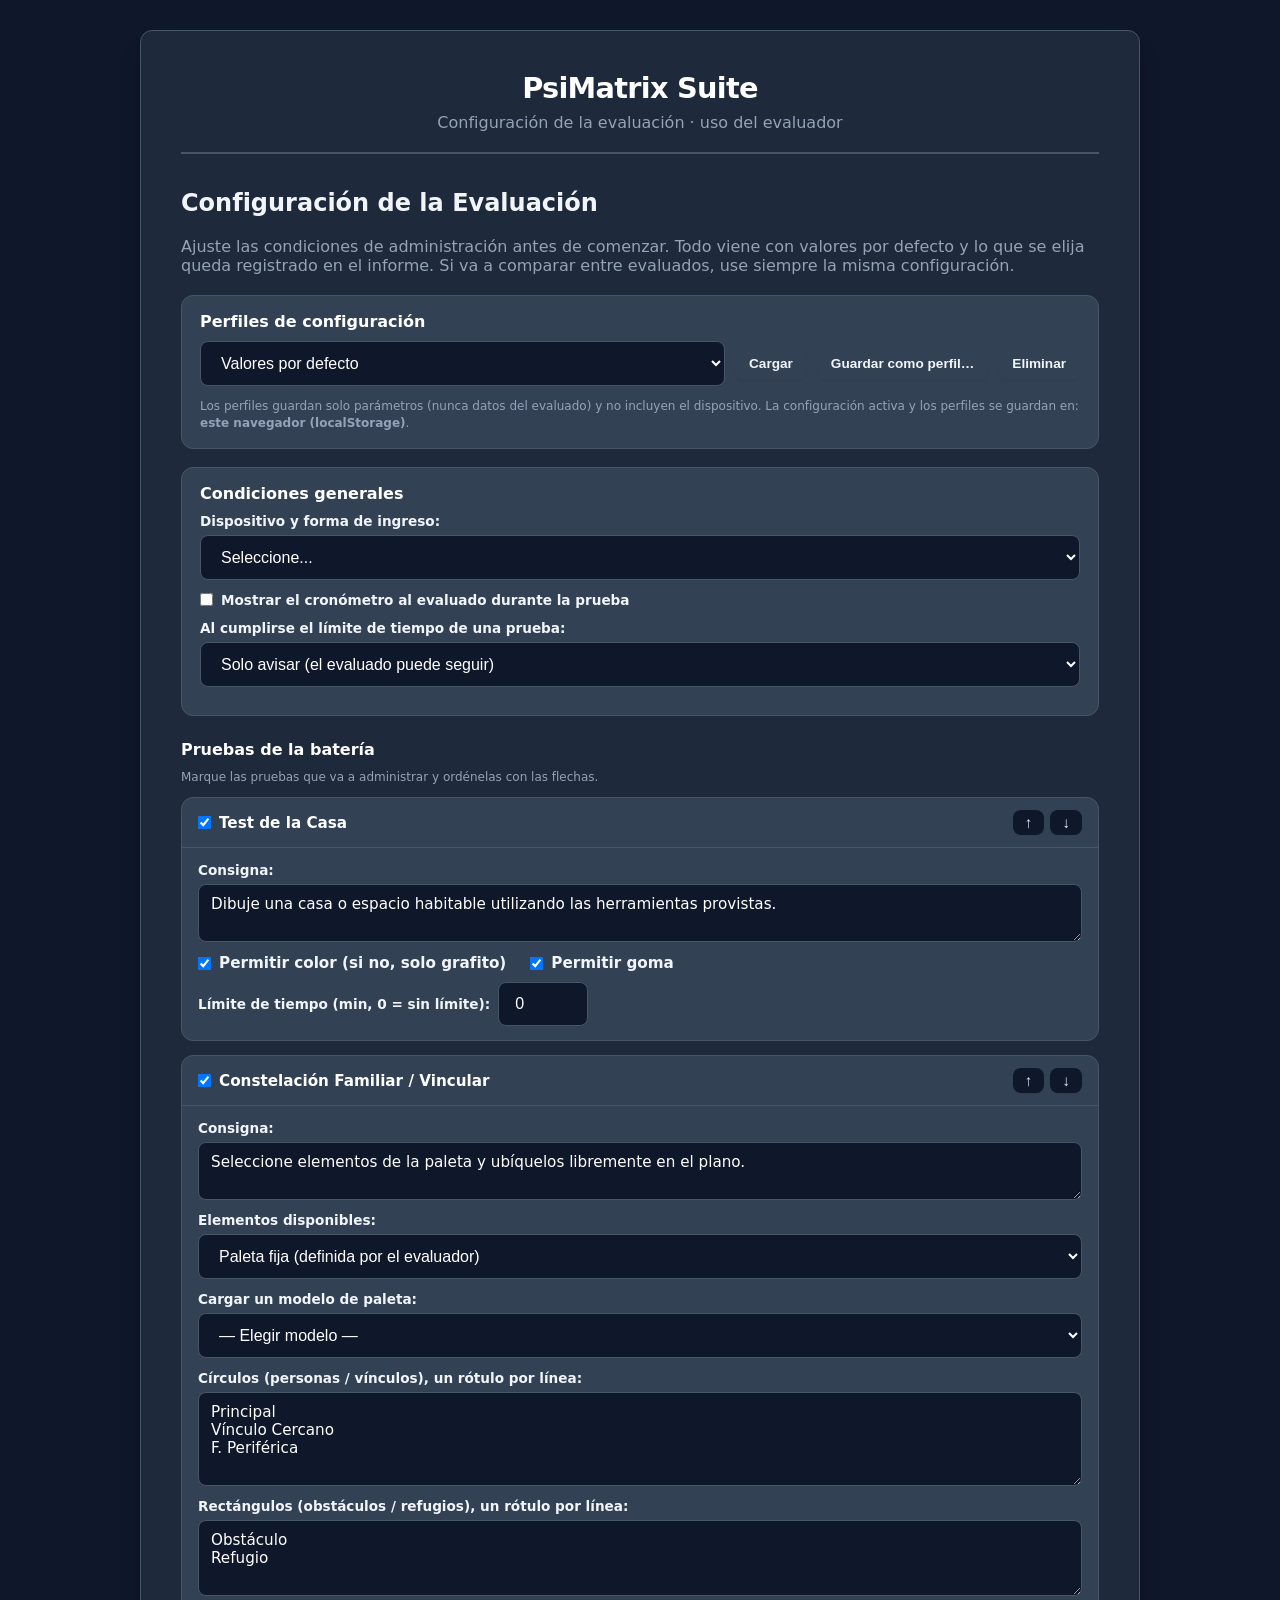
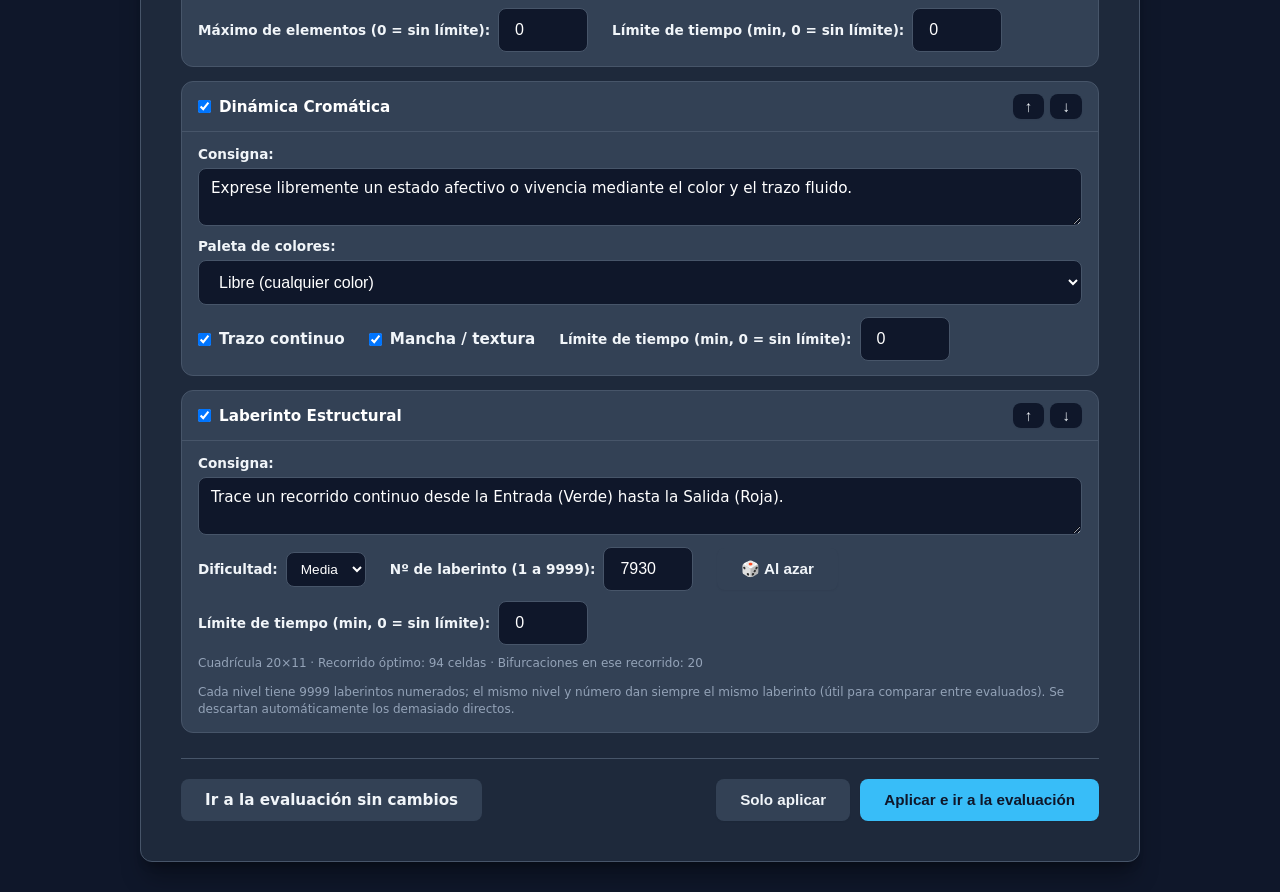
==== configuracion.html @ ec244f8b "12345" ====
<!DOCTYPE html>
<html lang="es">
<head>
    <meta charset="UTF-8">
    <meta name="viewport" content="width=device-width, initial-scale=1.0">
    <title>PsiMatrix - Configuración de la evaluación</title>
    <link rel="stylesheet" href="css/styles.css">
</head>
<body>

<div class="container">
    <header>
        <h1>PsiMatrix Suite</h1>
        <p class="subtitle">Configuración de la evaluación · uso del evaluador</p>
    </header>

    <!-- Configuración de la evaluación (uso del evaluador) -->
    <div id="screen-config" class="screen active">
        <h2>Configuración de la Evaluación</h2>
        <p class="subtitle" style="margin-bottom: 20px;">Ajuste las condiciones de administración antes de comenzar. Todo viene con valores por defecto y lo que se elija queda registrado en el informe. Si va a comparar entre evaluados, use siempre la misma configuración.</p>
        <div id="cfg-status" class="cfg-status" style="display: none;"></div>

        <div class="cfg-block">
            <h3>Perfiles de configuración</h3>
            <div class="cfg-row">
                <select id="cfg-profile" aria-label="Perfil"></select>
                <button class="secondary" type="button" onclick="loadProfile()">Cargar</button>
                <button class="secondary" type="button" onclick="saveProfile()">Guardar como perfil…</button>
                <button class="secondary" type="button" onclick="deleteProfile()">Eliminar</button>
            </div>
            <p class="hint">Los perfiles guardan solo parámetros (nunca datos del evaluado) y no incluyen el dispositivo. La configuración activa y los perfiles se guardan en: <strong id="cfg-storage-info"></strong>.</p>
        </div>

        <div class="cfg-block">
            <h3>Condiciones generales</h3>
            <div class="cfg-field">
                <label for="cfg-device">Dispositivo y forma de ingreso:</label>
                <select id="cfg-device">
                    <option value="">Seleccione...</option>
                    <option>Computadora con mouse</option>
                    <option>Computadora con pantalla táctil (dedo)</option>
                    <option>Tablet con dedo</option>
                    <option>Tablet con lápiz</option>
                    <option>Celular con dedo</option>
                    <option>Otro</option>
                </select>
            </div>
            <div class="cfg-field">
                <label class="cfg-check"><input type="checkbox" id="cfg-timer-visible"> Mostrar el cronómetro al evaluado durante la prueba</label>
            </div>
            <div class="cfg-field">
                <label for="cfg-limit-action">Al cumplirse el límite de tiempo de una prueba:</label>
                <select id="cfg-limit-action">
                    <option value="avisar">Solo avisar (el evaluado puede seguir)</option>
                    <option value="cerrar">Guardar y cerrar la prueba</option>
                </select>
            </div>
        </div>

        <h3 class="cfg-section-title">Pruebas de la batería</h3>
        <p class="hint" style="margin: 0 0 12px 0;">Marque las pruebas que va a administrar y ordénelas con las flechas.</p>
        <div id="cfg-tests">

            <div class="cfg-card" id="cfg-card-house" data-test="house">
                <div class="cfg-card-head">
                    <label class="cfg-check"><input type="checkbox" id="cfg-house-enabled" onchange="updateCfgVisibility()"> <strong>Test de la Casa</strong></label>
                    <span class="cfg-move">
                        <button type="button" aria-label="Subir" onclick="moveCfgCard('house', -1)">↑</button>
                        <button type="button" aria-label="Bajar" onclick="moveCfgCard('house', 1)">↓</button>
                    </span>
                </div>
                <div class="cfg-body">
                    <div class="cfg-field">
                        <label for="cfg-house-consigna">Consigna:</label>
                        <textarea id="cfg-house-consigna" rows="2"></textarea>
                    </div>
                    <div class="cfg-grid">
                        <label class="cfg-check"><input type="checkbox" id="cfg-house-color"> Permitir color (si no, solo grafito)</label>
                        <label class="cfg-check"><input type="checkbox" id="cfg-house-eraser"> Permitir goma</label>
                        <label class="cfg-inline">Límite de tiempo (min, 0 = sin límite): <input type="number" class="cfg-num" id="cfg-house-limit" min="0" max="240"></label>
                    </div>
                </div>
            </div>

            <div class="cfg-card" id="cfg-card-constellation" data-test="constellation">
                <div class="cfg-card-head">
                    <label class="cfg-check"><input type="checkbox" id="cfg-constellation-enabled" onchange="updateCfgVisibility()"> <strong>Constelación Familiar / Vincular</strong></label>
                    <span class="cfg-move">
                        <button type="button" aria-label="Subir" onclick="moveCfgCard('constellation', -1)">↑</button>
                        <button type="button" aria-label="Bajar" onclick="moveCfgCard('constellation', 1)">↓</button>
                    </span>
                </div>
                <div class="cfg-body">
                    <div class="cfg-field">
                        <label for="cfg-constellation-consigna">Consigna:</label>
                        <textarea id="cfg-constellation-consigna" rows="2"></textarea>
                    </div>
                    <div class="cfg-field">
                        <label for="cfg-const-mode">Elementos disponibles:</label>
                        <select id="cfg-const-mode" onchange="updateCfgVisibility()">
                            <option value="fija">Paleta fija (definida por el evaluador)</option>
                            <option value="libre">Rótulos que escribe el evaluado</option>
                        </select>
                    </div>
                    <div id="cfg-const-fixed">
                        <div class="cfg-field">
                            <label for="cfg-const-preset">Cargar un modelo de paleta:</label>
                            <select id="cfg-const-preset" onchange="applyConstPreset()">
                                <option value="">— Elegir modelo —</option>
                                <option value="generica">Genérica</option>
                                <option value="familiar">Familiar</option>
                                <option value="laboral">Laboral</option>
                            </select>
                        </div>
                        <div class="cfg-field">
                            <label for="cfg-const-circles">Círculos (personas / vínculos), un rótulo por línea:</label>
                            <textarea id="cfg-const-circles" rows="4"></textarea>
                        </div>
                        <div class="cfg-field">
                            <label for="cfg-const-rects">Rectángulos (obstáculos / refugios), un rótulo por línea:</label>
                            <textarea id="cfg-const-rects" rows="3"></textarea>
                        </div>
                    </div>
                    <div class="cfg-grid">
                        <label class="cfg-inline">Máximo de elementos (0 = sin límite): <input type="number" class="cfg-num" id="cfg-const-max" min="0" max="50"></label>
                        <label class="cfg-inline">Límite de tiempo (min, 0 = sin límite): <input type="number" class="cfg-num" id="cfg-constellation-limit" min="0" max="240"></label>
                    </div>
                </div>
            </div>

            <div class="cfg-card" id="cfg-card-color" data-test="color">
                <div class="cfg-card-head">
                    <label class="cfg-check"><input type="checkbox" id="cfg-color-enabled" onchange="updateCfgVisibility()"> <strong>Dinámica Cromática</strong></label>
                    <span class="cfg-move">
                        <button type="button" aria-label="Subir" onclick="moveCfgCard('color', -1)">↑</button>
                        <button type="button" aria-label="Bajar" onclick="moveCfgCard('color', 1)">↓</button>
                    </span>
                </div>
                <div class="cfg-body">
                    <div class="cfg-field">
                        <label for="cfg-color-consigna">Consigna:</label>
                        <textarea id="cfg-color-consigna" rows="2"></textarea>
                    </div>
                    <div class="cfg-field">
                        <label for="cfg-color-mode">Paleta de colores:</label>
                        <select id="cfg-color-mode" onchange="updateCfgVisibility()">
                            <option value="libre">Libre (cualquier color)</option>
                            <option value="fija">Restringida a los colores marcados</option>
                        </select>
                    </div>
                    <div id="cfg-color-swatches-wrap" class="cfg-field">
                        <label>Colores disponibles:</label>
                        <div id="cfg-color-swatches" class="cfg-swatches"></div>
                    </div>
                    <div class="cfg-grid">
                        <label class="cfg-check"><input type="checkbox" id="cfg-color-fluid"> Trazo continuo</label>
                        <label class="cfg-check"><input type="checkbox" id="cfg-color-splash"> Mancha / textura</label>
                        <label class="cfg-inline">Límite de tiempo (min, 0 = sin límite): <input type="number" class="cfg-num" id="cfg-color-limit" min="0" max="240"></label>
                    </div>
                </div>
            </div>

            <div class="cfg-card" id="cfg-card-maze" data-test="maze">
                <div class="cfg-card-head">
                    <label class="cfg-check"><input type="checkbox" id="cfg-maze-enabled" onchange="updateCfgVisibility()"> <strong>Laberinto Estructural</strong></label>
                    <span class="cfg-move">
                        <button type="button" aria-label="Subir" onclick="moveCfgCard('maze', -1)">↑</button>
                        <button type="button" aria-label="Bajar" onclick="moveCfgCard('maze', 1)">↓</button>
                    </span>
                </div>
                <div class="cfg-body">
                    <div class="cfg-field">
                        <label for="cfg-maze-consigna">Consigna:</label>
                        <textarea id="cfg-maze-consigna" rows="2"></textarea>
                    </div>
                    <div class="cfg-grid">
                        <label class="cfg-inline">Dificultad:
                            <select id="cfg-maze-level" onchange="updateMazePreview()">
                                <option value="facil">Fácil</option>
                                <option value="media">Media</option>
                                <option value="dificil">Difícil</option>
                            </select>
                        </label>
                        <label class="cfg-inline">Nº de laberinto (1 a 9999): <input type="number" class="cfg-num" id="cfg-maze-seed" min="1" max="9999" placeholder="al azar" oninput="updateMazePreview()"></label>
                        <button class="secondary" type="button" onclick="cfgRandomMazeSeed()">🎲 Al azar</button>
                        <label class="cfg-inline">Límite de tiempo (min, 0 = sin límite): <input type="number" class="cfg-num" id="cfg-maze-limit" min="0" max="240"></label>
                    </div>
                    <p class="hint" id="cfg-maze-preview" style="margin-top: 10px;"></p>
                    <p class="hint">Cada nivel tiene 9999 laberintos numerados; el mismo nivel y número dan siempre el mismo laberinto (útil para comparar entre evaluados). Se descartan automáticamente los demasiado directos.</p>
                </div>
            </div>

        </div>

        <div class="actions-bar">
            <a class="btn-link secondary" href="index.html">Ir a la evaluación sin cambios</a>
            <div class="actions-group">
                <button class="secondary" onclick="applyConfigAndGo(false)">Solo aplicar</button>
                <button onclick="applyConfigAndGo(true)">Aplicar e ir a la evaluación</button>
            </div>
        </div>
    </div>

</div>

<script src="js/common.js"></script>
<script src="js/storage.js"></script>
<script src="js/config.js"></script>

</body>
</html>
---- css/styles.css ----
:root {
    --bg-body: #0f172a;
    --bg-container: #1e293b;
    --surface: #334155;
    --brand-primary: #38bdf8;
    --brand-primary-hover: #0ea5e9;
    --brand-accent: #14b8a6;
    --text-main: #f1f5f9;
    --text-muted: #94a3b8;
    --border-color: #475569;
    --radius: 12px;
    --shadow: 0 20px 25px -5px rgba(0, 0, 0, 0.3), 0 8px 10px -6px rgba(0, 0, 0, 0.3);
}

* { box-sizing: border-box; }

body {
    font-family: system-ui, -apple-system, BlinkMacSystemFont, "Segoe UI", Roboto, sans-serif;
    background-color: var(--bg-body);
    color: var(--text-main);
    margin: 0;
    padding: 30px 20px;
}

.container {
    max-width: 1000px;
    margin: 0 auto;
    background: var(--bg-container);
    padding: 40px;
    border-radius: var(--radius);
    box-shadow: var(--shadow);
    border: 1px solid var(--border-color);
}

header {
    text-align: center;
    margin-bottom: 35px;
    border-bottom: 2px solid var(--border-color);
    padding-bottom: 20px;
}

h1 {
    color: #ffffff;
    font-size: 1.8rem;
    margin: 0 0 8px 0;
    font-weight: 700;
    letter-spacing: -0.025em;
}

p.subtitle {
    color: var(--text-muted);
    font-size: 1rem;
    margin: 0;
}

.screen { display: none; }
.screen.active { display: block; animation: fadeIn 0.3s ease-in-out; }

@keyframes fadeIn {
    from { opacity: 0; transform: translateY(4px); }
    to { opacity: 1; transform: translateY(0); }
}

/* Formularios */
.form-group { margin-bottom: 20px; }
label {
    display: block;
    font-weight: 600;
    margin-bottom: 8px;
    color: var(--text-main);
    font-size: 0.95rem;
}
input[type="text"], input[type="number"], select {
    padding: 12px 16px;
    border: 1px solid var(--border-color);
    border-radius: 8px;
    font-size: 1rem;
    background-color: #0f172a;
    color: #ffffff;
    transition: all 0.2s;
}
.form-group input, .form-group select { width: 100%; }
input:focus-visible, button:focus-visible, [role="button"]:focus-visible, textarea:focus-visible {
    outline: none;
    border-color: var(--brand-primary);
    box-shadow: 0 0 0 3px rgba(56, 189, 248, 0.35);
}

/* Botones */
button {
    background-color: var(--brand-primary);
    color: #0f172a;
    border: none;
    padding: 12px 24px;
    font-size: 0.95rem;
    font-weight: 700;
    border-radius: 8px;
    cursor: pointer;
    transition: all 0.2s;
    box-shadow: 0 1px 2px 0 rgba(0, 0, 0, 0.05);
}
button:hover { background-color: var(--brand-primary-hover); transform: translateY(-1px); }
button.secondary { background-color: var(--surface); color: var(--text-main); }
button.secondary:hover { background-color: #475569; }

/* Menú de pruebas */
.test-grid {
    display: grid;
    grid-template-columns: repeat(auto-fit, minmax(220px, 1fr));
    gap: 20px;
    margin: 25px 0;
}
.test-card {
    border: 1px solid var(--border-color);
    padding: 24px;
    border-radius: var(--radius);
    text-align: left;
    cursor: pointer;
    transition: all 0.2s;
    background: var(--surface);
    position: relative;
    overflow: hidden;
}
.test-card:hover {
    border-color: var(--brand-primary);
    box-shadow: 0 10px 15px -3px rgba(0, 0, 0, 0.4);
    transform: translateY(-2px);
}
.test-card h3 { margin: 0 0 8px 0; color: #ffffff; font-size: 1.1rem; }
.test-card p { margin: 0; color: var(--text-muted); font-size: 0.85rem; line-height: 1.4; }
.test-card.completed::after {
    content: '✓ Completado';
    position: absolute;
    top: 12px;
    right: 12px;
    background: rgba(20, 184, 166, 0.2);
    color: #2dd4bf;
    font-size: 0.75rem;
    padding: 2px 8px;
    border-radius: 20px;
    font-weight: 600;
}

/* Lienzos */
.canvas-container {
    border: 2px solid var(--border-color);
    background: #ffffff;
    border-radius: var(--radius);
    position: relative;
    display: block;
    width: 100%;
    overflow: hidden;
    box-shadow: 0 10px 15px -3px rgba(0, 0, 0, 0.5);
}
canvas { display: block; width: 100%; height: auto; cursor: crosshair; touch-action: none; }

.toolbar {
    display: flex;
    gap: 12px;
    margin-bottom: 20px;
    align-items: center;
    flex-wrap: wrap;
    background: var(--surface);
    padding: 12px 16px;
    border-radius: 8px;
    border: 1px solid var(--border-color);
}
.toolbar label { margin: 0; font-size: 0.85rem; color: var(--text-main); display: flex; align-items: center; gap: 8px; }
.toolbar button { padding: 8px 16px; font-size: 0.85rem; background: var(--bg-body); color: var(--text-main); }
.toolbar button:hover { background: var(--border-color); }
.toolbar button.active { background: var(--brand-primary); color: #0f172a; }
.toolbar button.accent { background: var(--brand-accent); color: #0f172a; }
.toolbar button.accent:hover { background: #2dd4bf; }
.toolbar input[type="color"] { width: 38px; height: 34px; padding: 0; border: none; background: none; cursor: pointer; }
.toolbar select { padding: 6px 10px; font-size: 0.85rem; }
.toolbar input[type="range"] { width: 120px; padding: 0; }
.toolbar input[type="number"] { width: 110px; padding: 6px 10px; font-size: 0.85rem; }

/* Laberinto a pantalla completa */
#maze-fs-bar { display: none; }
#maze-stage.fs {
    position: fixed;
    inset: 0;
    z-index: 1000;
    background: var(--bg-body);
    display: flex;
    flex-direction: column;
    align-items: center;
}
#maze-stage.fs #maze-fs-bar {
    display: flex;
    justify-content: flex-end;
    gap: 10px;
    width: 100%;
    padding: 6px 10px;
    flex-shrink: 0;
}
#maze-stage.fs #maze-fs-bar button { padding: 8px 16px; font-size: 0.85rem; }
#maze-stage.fs .canvas-container {
    width: auto;
    border: none;
    border-radius: 0;
    box-shadow: none;
    margin: auto 0;
}

/* Constelación */
.constellation-layout { display: flex; gap: 20px; align-items: flex-start; }
.constellation-layout .canvas-container { flex: 1; min-width: 0; }
.constellation-palette {
    width: 220px;
    flex-shrink: 0;
    border: 1px solid var(--border-color);
    padding: 16px;
    border-radius: var(--radius);
    background: var(--surface);
}
.palette-title { font-size: 0.8rem; font-weight: 700; text-transform: uppercase; color: var(--text-muted); margin: 0 0 10px 0; }
.palette-item {
    background: var(--brand-accent);
    color: #0f172a;
    padding: 10px 12px;
    margin-bottom: 10px;
    border-radius: 6px;
    text-align: center;
    cursor: pointer;
    font-size: 0.85rem;
    font-weight: 700;
    transition: background 0.2s;
}
.palette-item:hover { background: #2dd4bf; }
.palette-actions { display: flex; flex-direction: column; gap: 8px; margin-top: 14px; }
.palette-actions button { width: 100%; font-size: 0.8rem; padding: 9px 12px; }
.hint { font-size: 0.75rem; color: var(--text-muted); margin: 12px 0 0 0; line-height: 1.4; }

#constellation-workspace {
    width: 100%;
    aspect-ratio: 1080 / 630;
    position: relative;
    background: #ffffff;
    overflow: hidden;
    touch-action: none;
}
.placed-item {
    position: absolute;
    cursor: move;
    user-select: none;
    -webkit-user-select: none;
    touch-action: none;
    font-size: 0.8rem;
    font-weight: bold;
    box-shadow: 0 4px 6px -1px rgba(0,0,0,0.3);
    z-index: 10;
}
.placed-item.rect {
    padding: 8px 14px;
    background: var(--brand-accent);
    color: #0f172a;
    border-radius: 6px;
    white-space: nowrap;
}
.placed-item.circle {
    width: 68px;
    height: 68px;
    border-radius: 50%;
    background: #0f172a;
    color: #ffffff;
    display: flex;
    align-items: center;
    justify-content: center;
    text-align: center;
    padding: 4px;
    font-size: 0.7rem;
    line-height: 1.1;
    overflow: hidden;
    word-break: break-word;
}
.placed-item.selected { outline: 3px solid var(--brand-primary); outline-offset: 2px; }

/* Informe */
.report-preview {
    border: 1px solid var(--border-color);
    padding: 30px;
    border-radius: var(--radius);
    background: #ffffff;
    color: #334155;
    margin-bottom: 25px;
}
.report-header { border-bottom: 2px solid #e2e8f0; padding-bottom: 15px; margin-bottom: 20px; }
.report-header h3 { margin: 0 0 5px 0; color: #0f172a; }
.report-section { margin-bottom: 30px; }
.report-section h4 { color: #0f172a; margin: 0 0 5px 0; }
.report-meta { margin: 0 0 10px 0; font-size: 0.85rem; color: #64748b; }
.img-result {
    max-width: 100%;
    border: 1px solid #cbd5e1;
    border-radius: 8px;
    margin-top: 10px;
    background: #fff;
    box-shadow: 0 4px 6px -1px rgba(0,0,0,0.1);
}
.obs-label { display: block; margin: 14px 0 6px 0; font-size: 0.85rem; color: #0f172a; }
.obs {
    width: 100%;
    min-height: 72px;
    padding: 10px;
    border: 1px solid #cbd5e1;
    border-radius: 8px;
    background: #f8fafc;
    color: #0f172a;
    font-family: inherit;
    font-size: 0.9rem;
    resize: vertical;
}
.obs-print { display: none; white-space: pre-wrap; font-size: 0.9rem; color: #0f172a; }
.actions-bar {
    display: flex;
    justify-content: space-between;
    gap: 10px;
    flex-wrap: wrap;
    margin-top: 25px;
    padding-top: 20px;
    border-top: 1px solid var(--border-color);
}
.actions-group { display: flex; gap: 10px; flex-wrap: wrap; }

@media (max-width: 720px) {
    body { padding: 12px 8px; }
    .container { padding: 20px 14px; }
    .constellation-layout { flex-direction: column; }
    .constellation-palette { width: 100%; }
    .report-preview { padding: 16px; }
}

@media print {
    body { background: #fff; padding: 0; }
    .container { background: #fff; border: none; box-shadow: none; padding: 0; max-width: none; }
    header, .actions-bar, .screen > h2, .screen > p.subtitle { display: none !important; }
    .report-preview { border: none; padding: 0; }
    .obs { display: none; }
    .obs-print { display: block; }
    .report-section { break-inside: avoid; }
}

/* ---------- Configuración de la evaluación ---------- */
.cfg-block {
    border: 1px solid var(--border-color);
    background: var(--surface);
    border-radius: var(--radius);
    padding: 16px 18px;
    margin-bottom: 18px;
}
.cfg-block h3, .cfg-section-title { margin: 0 0 10px 0; font-size: 1rem; color: #ffffff; }
.cfg-section-title { margin-top: 24px; }
.cfg-row { display: flex; gap: 10px; flex-wrap: wrap; align-items: center; }
.cfg-row select { flex: 1; min-width: 180px; }
.cfg-row button { padding: 9px 14px; font-size: 0.85rem; }

.cfg-card {
    border: 1px solid var(--border-color);
    background: var(--surface);
    border-radius: var(--radius);
    margin-bottom: 14px;
}
.cfg-card-head {
    display: flex;
    justify-content: space-between;
    align-items: center;
    gap: 10px;
    padding: 12px 16px;
    border-bottom: 1px solid var(--border-color);
}
.cfg-card-head strong { color: #ffffff; }
.cfg-move { display: flex; gap: 6px; }
.cfg-move button { padding: 4px 12px; font-size: 0.95rem; background: var(--bg-body); color: var(--text-main); }
.cfg-move button:hover { background: var(--border-color); }
.cfg-body { padding: 14px 16px; }
.cfg-card.off .cfg-body { opacity: 0.4; pointer-events: none; }

.cfg-field { display: flex; flex-direction: column; gap: 6px; margin-bottom: 12px; }
.cfg-field > label { margin: 0; font-size: 0.85rem; }
.cfg-field select, .cfg-field textarea { width: 100%; }
.cfg-field textarea, .cfg-block textarea {
    padding: 10px 12px;
    border: 1px solid var(--border-color);
    border-radius: 8px;
    background: #0f172a;
    color: #ffffff;
    font-family: inherit;
    font-size: 0.95rem;
    resize: vertical;
}
.cfg-grid { display: flex; flex-wrap: wrap; gap: 10px 24px; align-items: center; }
.cfg-check { display: flex !important; align-items: center; gap: 8px; margin: 0 !important; font-weight: 600; cursor: pointer; }
.cfg-check input { width: auto !important; margin: 0; }
.cfg-inline { display: flex !important; align-items: center; gap: 8px; margin: 0 !important; font-size: 0.85rem; flex-wrap: wrap; }
.cfg-inline select { padding: 8px 10px; font-size: 0.85rem; }
.cfg-num { width: 90px; padding: 8px 10px; font-size: 0.9rem; }
.cfg-swatches { display: flex; flex-wrap: wrap; gap: 8px 16px; }
.cfg-swatch { display: flex !important; align-items: center; gap: 6px; margin: 0 !important; font-weight: 500; font-size: 0.85rem; cursor: pointer; }
.cfg-swatch input { width: auto !important; margin: 0; }
.cfg-swatch .dot { width: 18px; height: 18px; border-radius: 50%; border: 2px solid rgba(255, 255, 255, 0.5); display: inline-block; }

/* Cronómetro y avisos dentro de cada prueba */
.subtitle.consigna { margin: 0 0 14px 0; }
.test-status { display: flex; gap: 16px; align-items: center; flex-wrap: wrap; margin: -6px 0 14px 0; }
.test-status:empty { display: none; }
.test-timer { font-weight: 700; color: var(--brand-primary); font-variant-numeric: tabular-nums; }
.limit-note { color: #fbbf24; font-weight: 600; }

/* Paleta de colores restringida (Dinámica Cromática) */
#paint-swatches { display: none; gap: 8px; align-items: center; flex-wrap: wrap; }
.toolbar button.swatch {
    width: 34px;
    height: 34px;
    padding: 0;
    border-radius: 50%;
    border: 2px solid rgba(255, 255, 255, 0.5);
}
.toolbar button.swatch.active { outline: 3px solid var(--brand-primary); outline-offset: 2px; }

/* ---------- Enlaces con aspecto de botón y avisos de la página de configuración ---------- */
.btn-link {
    display: inline-block;
    background-color: var(--brand-primary);
    color: #0f172a;
    padding: 12px 24px;
    font-size: 0.95rem;
    font-weight: 700;
    border-radius: 8px;
    text-decoration: none;
}
.btn-link:hover { background-color: var(--brand-primary-hover); }
.btn-link.secondary { background-color: var(--surface); color: var(--text-main); }
.btn-link.secondary:hover { background-color: #475569; }

.cfg-status { padding: 10px 14px; border-radius: 8px; margin-bottom: 16px; font-size: 0.9rem; font-weight: 600; }
.cfg-status.ok { background: rgba(20, 184, 166, 0.15); color: #2dd4bf; border: 1px solid #14b8a6; }
.cfg-status.error { background: rgba(244, 63, 94, 0.15); color: #fda4af; border: 1px solid #f43f5e; }
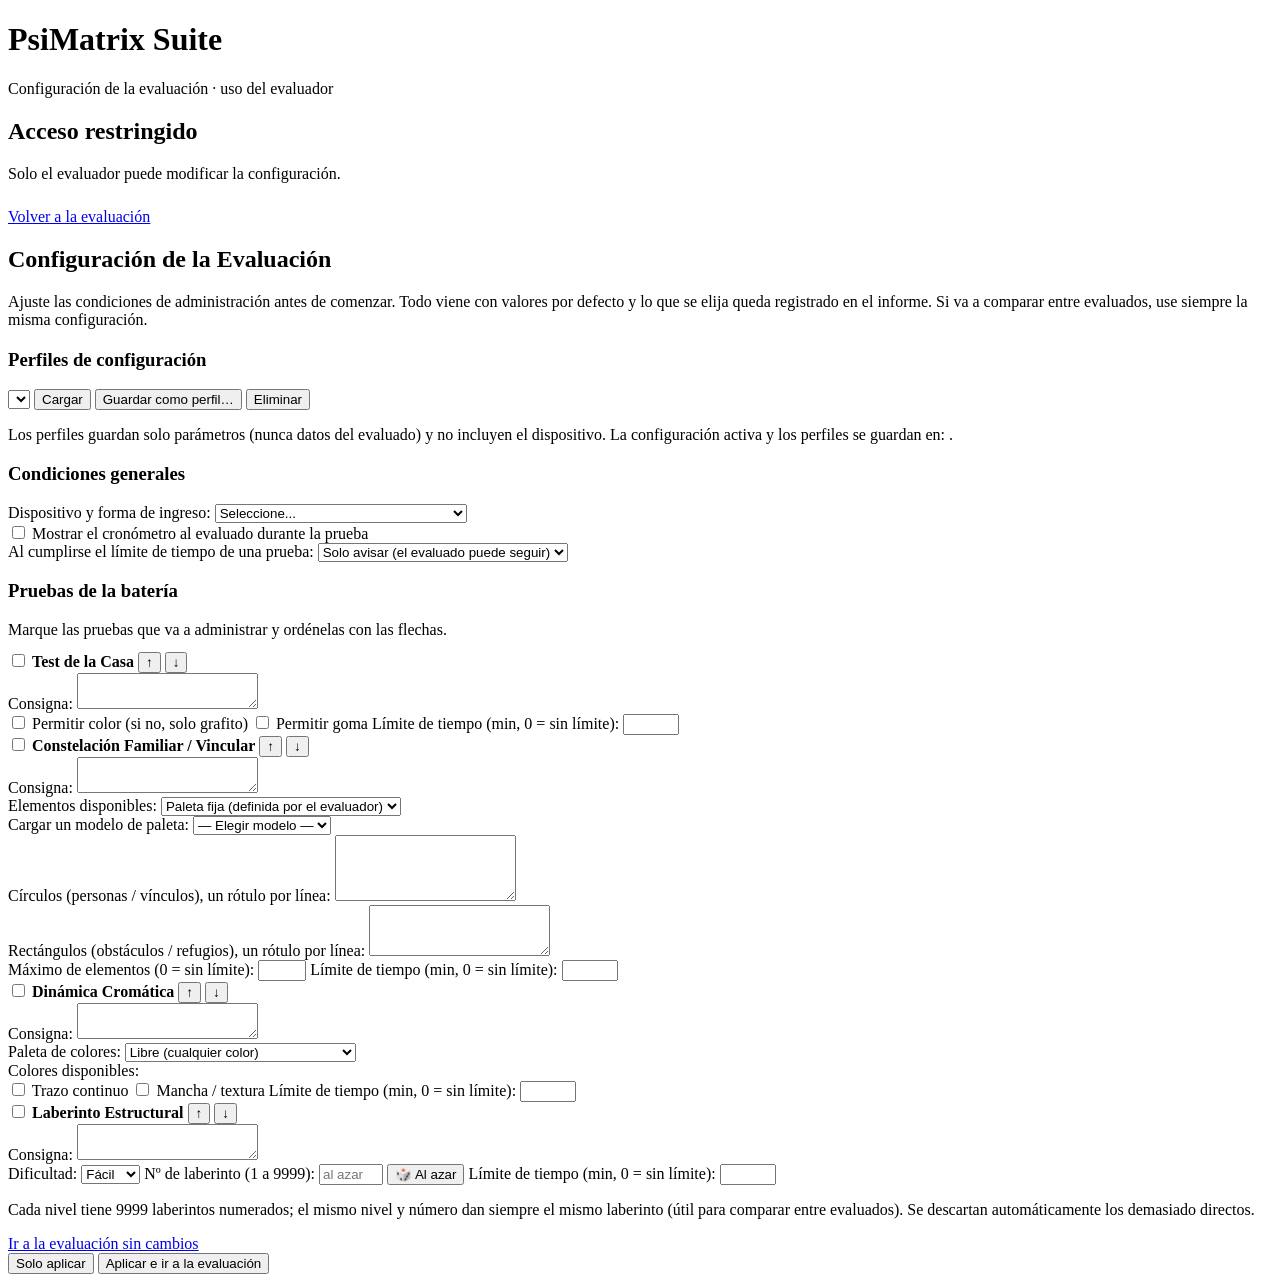
==== commit 4147cb7a: "Add files via upload" ====
--- a/configuracion.html
+++ b/configuracion.html
@@ -4,7 +4,7 @@
     <meta charset="UTF-8">
     <meta name="viewport" content="width=device-width, initial-scale=1.0">
     <title>PsiMatrix - Configuración de la evaluación</title>
-    <link rel="stylesheet" href="css/styles.css">
+    <link rel="stylesheet" href="css/estilos.css">
 </head>
 <body>
 
@@ -13,6 +13,13 @@
         <h1>PsiMatrix Suite</h1>
         <p class="subtitle">Configuración de la evaluación · uso del evaluador</p>
     </header>
+
+    <!-- Acceso denegado -->
+    <div id="cfg-denied" class="screen">
+        <h2>Acceso restringido</h2>
+        <p class="subtitle" style="margin-bottom: 25px;">Solo el evaluador puede modificar la configuración.</p>
+        <a class="btn-link" href="index.html">Volver a la evaluación</a>
+    </div>
 
     <!-- Configuración de la evaluación (uso del evaluador) -->
     <div id="screen-config" class="screen active">
@@ -203,9 +210,10 @@
 
 </div>
 
-<script src="js/common.js"></script>
-<script src="js/storage.js"></script>
-<script src="js/config.js"></script>
+<script src="js/comun.js"></script>
+<script src="js/almacenamiento.js"></script>
+<script src="js/acceso.js"></script>
+<script src="js/configuracion.js"></script>
 
 </body>
 </html>
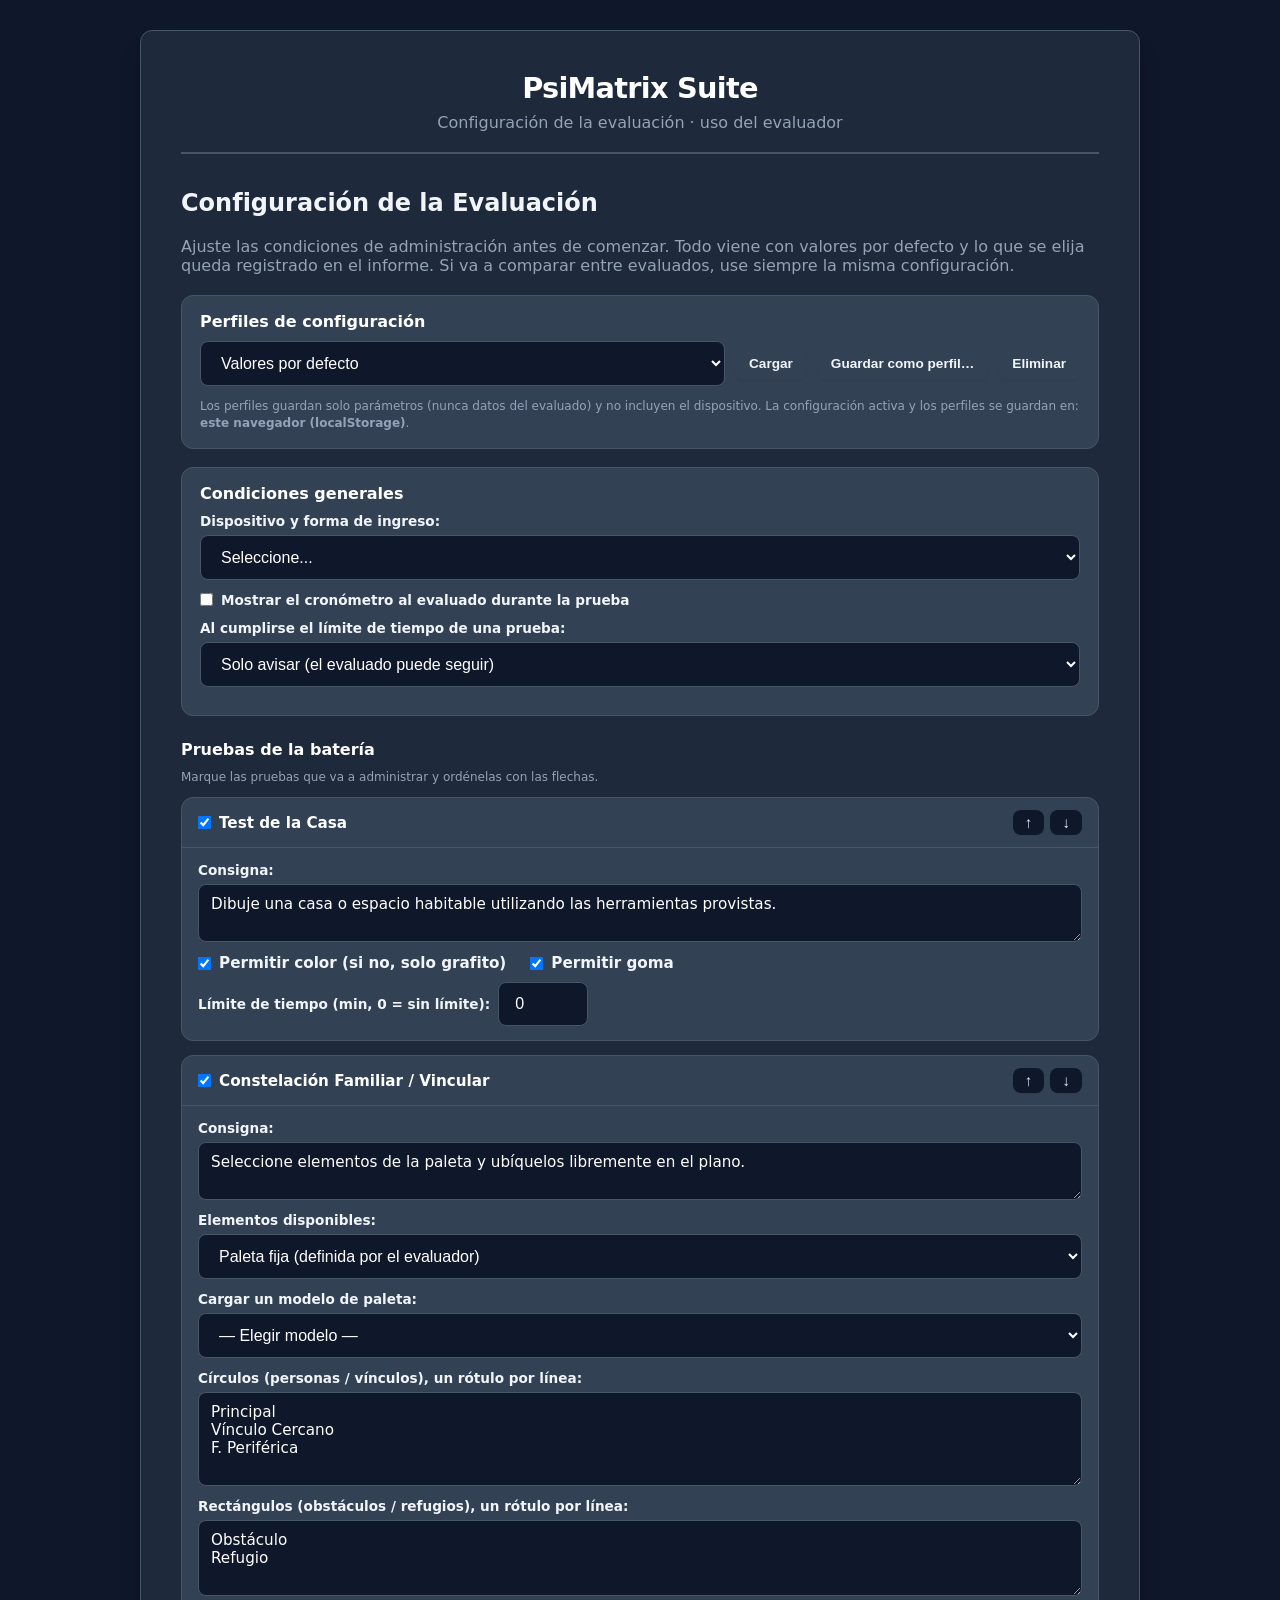
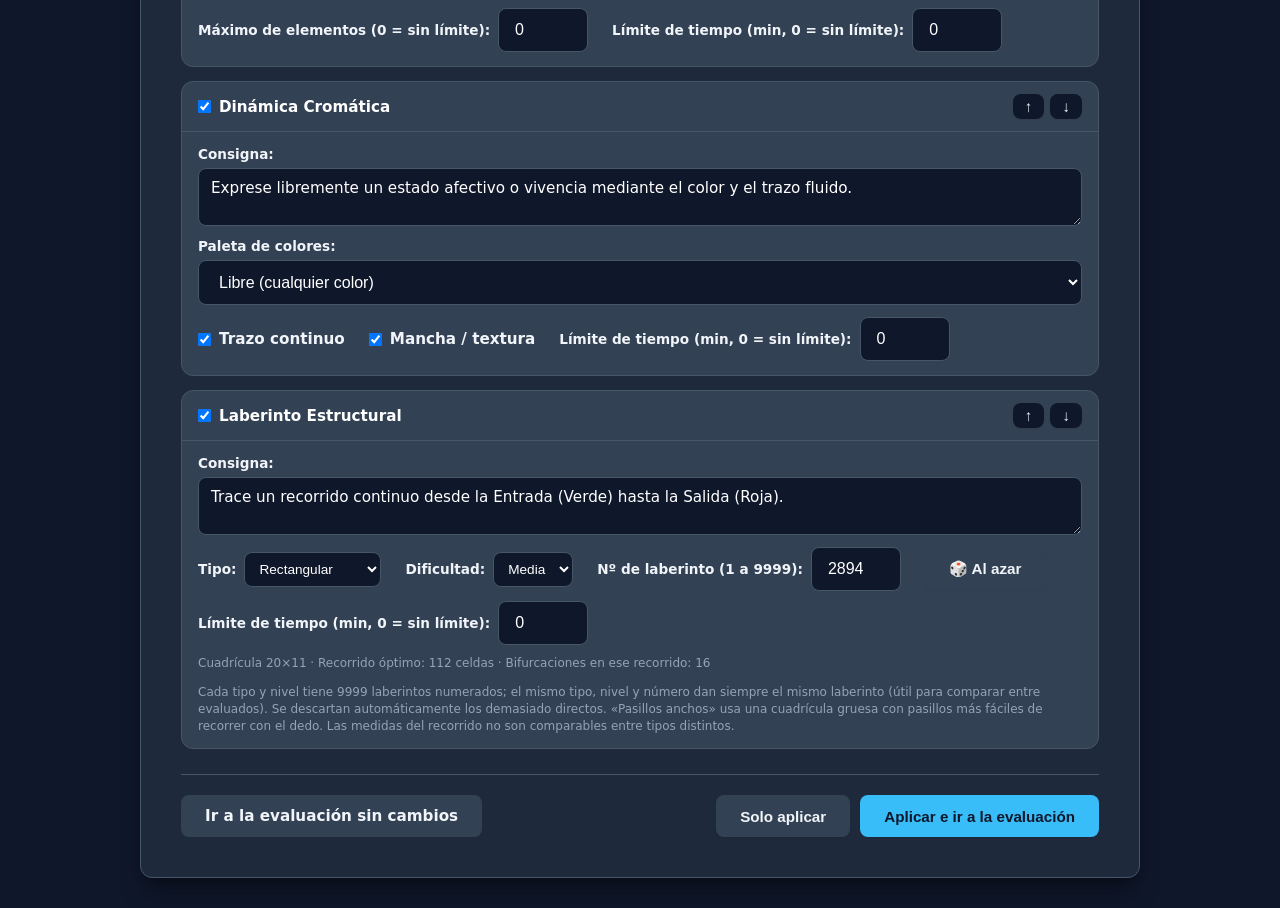
==== commit 8644824f: "55578" ====
--- a/configuracion.html
+++ b/configuracion.html
@@ -181,6 +181,12 @@
                         <textarea id="cfg-maze-consigna" rows="2"></textarea>
                     </div>
                     <div class="cfg-grid">
+                        <label class="cfg-inline">Tipo:
+                            <select id="cfg-maze-type" onchange="updateMazePreview()">
+                                <option value="rectangular">Rectangular</option>
+                                <option value="pasillos">Pasillos anchos</option>
+                            </select>
+                        </label>
                         <label class="cfg-inline">Dificultad:
                             <select id="cfg-maze-level" onchange="updateMazePreview()">
                                 <option value="facil">Fácil</option>
@@ -193,7 +199,7 @@
                         <label class="cfg-inline">Límite de tiempo (min, 0 = sin límite): <input type="number" class="cfg-num" id="cfg-maze-limit" min="0" max="240"></label>
                     </div>
                     <p class="hint" id="cfg-maze-preview" style="margin-top: 10px;"></p>
-                    <p class="hint">Cada nivel tiene 9999 laberintos numerados; el mismo nivel y número dan siempre el mismo laberinto (útil para comparar entre evaluados). Se descartan automáticamente los demasiado directos.</p>
+                    <p class="hint">Cada tipo y nivel tiene 9999 laberintos numerados; el mismo tipo, nivel y número dan siempre el mismo laberinto (útil para comparar entre evaluados). Se descartan automáticamente los demasiado directos. «Pasillos anchos» usa una cuadrícula gruesa con pasillos más fáciles de recorrer con el dedo. Las medidas del recorrido no son comparables entre tipos distintos.</p>
                 </div>
             </div>
 
--- a/css/estilos.css
+++ b/css/estilos.css
@@ -0,0 +1,457 @@
+:root {
+    --bg-body: #0f172a;
+    --bg-container: #1e293b;
+    --surface: #334155;
+    --brand-primary: #38bdf8;
+    --brand-primary-hover: #0ea5e9;
+    --brand-accent: #14b8a6;
+    --text-main: #f1f5f9;
+    --text-muted: #94a3b8;
+    --border-color: #475569;
+    --radius: 12px;
+    --shadow: 0 20px 25px -5px rgba(0, 0, 0, 0.3), 0 8px 10px -6px rgba(0, 0, 0, 0.3);
+}
+
+* { box-sizing: border-box; }
+
+body {
+    font-family: system-ui, -apple-system, BlinkMacSystemFont, "Segoe UI", Roboto, sans-serif;
+    background-color: var(--bg-body);
+    color: var(--text-main);
+    margin: 0;
+    padding: 30px 20px;
+}
+
+.container {
+    max-width: 1000px;
+    margin: 0 auto;
+    background: var(--bg-container);
+    padding: 40px;
+    border-radius: var(--radius);
+    box-shadow: var(--shadow);
+    border: 1px solid var(--border-color);
+}
+
+header {
+    text-align: center;
+    margin-bottom: 35px;
+    border-bottom: 2px solid var(--border-color);
+    padding-bottom: 20px;
+}
+
+h1 {
+    color: #ffffff;
+    font-size: 1.8rem;
+    margin: 0 0 8px 0;
+    font-weight: 700;
+    letter-spacing: -0.025em;
+}
+
+p.subtitle {
+    color: var(--text-muted);
+    font-size: 1rem;
+    margin: 0;
+}
+
+.screen { display: none; }
+.screen.active { display: block; animation: fadeIn 0.3s ease-in-out; }
+
+@keyframes fadeIn {
+    from { opacity: 0; transform: translateY(4px); }
+    to { opacity: 1; transform: translateY(0); }
+}
+
+/* Formularios */
+.form-group { margin-bottom: 20px; }
+label {
+    display: block;
+    font-weight: 600;
+    margin-bottom: 8px;
+    color: var(--text-main);
+    font-size: 0.95rem;
+}
+input[type="text"], input[type="number"], select {
+    padding: 12px 16px;
+    border: 1px solid var(--border-color);
+    border-radius: 8px;
+    font-size: 1rem;
+    background-color: #0f172a;
+    color: #ffffff;
+    transition: all 0.2s;
+}
+.form-group input, .form-group select { width: 100%; }
+input:focus-visible, button:focus-visible, [role="button"]:focus-visible, textarea:focus-visible {
+    outline: none;
+    border-color: var(--brand-primary);
+    box-shadow: 0 0 0 3px rgba(56, 189, 248, 0.35);
+}
+
+/* Botones */
+button {
+    background-color: var(--brand-primary);
+    color: #0f172a;
+    border: none;
+    padding: 12px 24px;
+    font-size: 0.95rem;
+    font-weight: 700;
+    border-radius: 8px;
+    cursor: pointer;
+    transition: all 0.2s;
+    box-shadow: 0 1px 2px 0 rgba(0, 0, 0, 0.05);
+}
+button:hover { background-color: var(--brand-primary-hover); transform: translateY(-1px); }
+button.secondary { background-color: var(--surface); color: var(--text-main); }
+button.secondary:hover { background-color: #475569; }
+
+/* Menú de pruebas */
+.test-grid {
+    display: grid;
+    grid-template-columns: repeat(auto-fit, minmax(220px, 1fr));
+    gap: 20px;
+    margin: 25px 0;
+}
+.test-card {
+    border: 1px solid var(--border-color);
+    padding: 24px;
+    border-radius: var(--radius);
+    text-align: left;
+    cursor: pointer;
+    transition: all 0.2s;
+    background: var(--surface);
+    position: relative;
+    overflow: hidden;
+}
+.test-card:hover {
+    border-color: var(--brand-primary);
+    box-shadow: 0 10px 15px -3px rgba(0, 0, 0, 0.4);
+    transform: translateY(-2px);
+}
+.test-card h3 { margin: 0 0 8px 0; color: #ffffff; font-size: 1.1rem; }
+.test-card p { margin: 0; color: var(--text-muted); font-size: 0.85rem; line-height: 1.4; }
+.test-card.completed::after {
+    content: '✓ Completado';
+    position: absolute;
+    top: 12px;
+    right: 12px;
+    background: rgba(20, 184, 166, 0.2);
+    color: #2dd4bf;
+    font-size: 0.75rem;
+    padding: 2px 8px;
+    border-radius: 20px;
+    font-weight: 600;
+}
+
+/* Lienzos */
+.canvas-container {
+    border: 2px solid var(--border-color);
+    background: #ffffff;
+    border-radius: var(--radius);
+    position: relative;
+    display: block;
+    width: 100%;
+    overflow: hidden;
+    box-shadow: 0 10px 15px -3px rgba(0, 0, 0, 0.5);
+}
+canvas { display: block; width: 100%; height: auto; cursor: crosshair; touch-action: none; }
+
+.toolbar {
+    display: flex;
+    gap: 12px;
+    margin-bottom: 20px;
+    align-items: center;
+    flex-wrap: wrap;
+    background: var(--surface);
+    padding: 12px 16px;
+    border-radius: 8px;
+    border: 1px solid var(--border-color);
+}
+.toolbar label { margin: 0; font-size: 0.85rem; color: var(--text-main); display: flex; align-items: center; gap: 8px; }
+.toolbar button { padding: 8px 16px; font-size: 0.85rem; background: var(--bg-body); color: var(--text-main); }
+.toolbar button:hover { background: var(--border-color); }
+.toolbar button.active { background: var(--brand-primary); color: #0f172a; }
+.toolbar button.accent { background: var(--brand-accent); color: #0f172a; }
+.toolbar button.accent:hover { background: #2dd4bf; }
+.toolbar input[type="color"] { width: 38px; height: 34px; padding: 0; border: none; background: none; cursor: pointer; }
+.toolbar select { padding: 6px 10px; font-size: 0.85rem; }
+.toolbar input[type="range"] { width: 120px; padding: 0; }
+.toolbar input[type="number"] { width: 110px; padding: 6px 10px; font-size: 0.85rem; }
+
+/* Laberinto a pantalla completa */
+#maze-fs-bar { display: none; }
+#maze-stage.fs {
+    position: fixed;
+    inset: 0;
+    z-index: 1000;
+    background: var(--bg-body);
+    display: flex;
+    flex-direction: column;
+    align-items: center;
+}
+#maze-stage.fs #maze-fs-bar {
+    display: flex;
+    justify-content: flex-end;
+    gap: 10px;
+    width: 100%;
+    padding: 6px 10px;
+    flex-shrink: 0;
+}
+#maze-stage.fs #maze-fs-bar button { padding: 8px 16px; font-size: 0.85rem; }
+#maze-stage.fs .canvas-container {
+    width: auto;
+    border: none;
+    border-radius: 0;
+    box-shadow: none;
+    margin: auto 0;
+}
+
+/* Constelación */
+.constellation-layout { display: flex; gap: 20px; align-items: flex-start; }
+.constellation-layout .canvas-container { flex: 1; min-width: 0; }
+.constellation-palette {
+    width: 220px;
+    flex-shrink: 0;
+    border: 1px solid var(--border-color);
+    padding: 16px;
+    border-radius: var(--radius);
+    background: var(--surface);
+}
+.palette-title { font-size: 0.8rem; font-weight: 700; text-transform: uppercase; color: var(--text-muted); margin: 0 0 10px 0; }
+.palette-item {
+    background: var(--brand-accent);
+    color: #0f172a;
+    padding: 10px 12px;
+    margin-bottom: 10px;
+    border-radius: 6px;
+    text-align: center;
+    cursor: pointer;
+    font-size: 0.85rem;
+    font-weight: 700;
+    transition: background 0.2s;
+}
+.palette-item:hover { background: #2dd4bf; }
+.palette-actions { display: flex; flex-direction: column; gap: 8px; margin-top: 14px; }
+.palette-actions button { width: 100%; font-size: 0.8rem; padding: 9px 12px; }
+.hint { font-size: 0.75rem; color: var(--text-muted); margin: 12px 0 0 0; line-height: 1.4; }
+
+#constellation-workspace {
+    width: 100%;
+    aspect-ratio: 1080 / 630;
+    position: relative;
+    background: #ffffff;
+    overflow: hidden;
+    touch-action: none;
+}
+.placed-item {
+    position: absolute;
+    cursor: move;
+    user-select: none;
+    -webkit-user-select: none;
+    touch-action: none;
+    font-size: 0.8rem;
+    font-weight: bold;
+    box-shadow: 0 4px 6px -1px rgba(0,0,0,0.3);
+    z-index: 10;
+}
+.placed-item.rect {
+    padding: 8px 14px;
+    background: var(--brand-accent);
+    color: #0f172a;
+    border-radius: 6px;
+    white-space: nowrap;
+}
+.placed-item.circle {
+    width: 68px;
+    height: 68px;
+    border-radius: 50%;
+    background: #0f172a;
+    color: #ffffff;
+    display: flex;
+    align-items: center;
+    justify-content: center;
+    text-align: center;
+    padding: 4px;
+    font-size: 0.7rem;
+    line-height: 1.1;
+    overflow: hidden;
+    word-break: break-word;
+}
+.placed-item.selected { outline: 3px solid var(--brand-primary); outline-offset: 2px; }
+
+/* Informe */
+.report-preview {
+    border: 1px solid var(--border-color);
+    padding: 30px;
+    border-radius: var(--radius);
+    background: #ffffff;
+    color: #334155;
+    margin-bottom: 25px;
+}
+.report-header { border-bottom: 2px solid #e2e8f0; padding-bottom: 15px; margin-bottom: 20px; }
+.report-header h3 { margin: 0 0 5px 0; color: #0f172a; }
+.report-section { margin-bottom: 30px; }
+.report-section h4 { color: #0f172a; margin: 0 0 5px 0; }
+.report-meta { margin: 0 0 10px 0; font-size: 0.85rem; color: #64748b; }
+.img-result {
+    max-width: 100%;
+    border: 1px solid #cbd5e1;
+    border-radius: 8px;
+    margin-top: 10px;
+    background: #fff;
+    box-shadow: 0 4px 6px -1px rgba(0,0,0,0.1);
+}
+.obs-label { display: block; margin: 14px 0 6px 0; font-size: 0.85rem; color: #0f172a; }
+.obs {
+    width: 100%;
+    min-height: 72px;
+    padding: 10px;
+    border: 1px solid #cbd5e1;
+    border-radius: 8px;
+    background: #f8fafc;
+    color: #0f172a;
+    font-family: inherit;
+    font-size: 0.9rem;
+    resize: vertical;
+}
+.obs-print { display: none; white-space: pre-wrap; font-size: 0.9rem; color: #0f172a; }
+.actions-bar {
+    display: flex;
+    justify-content: space-between;
+    gap: 10px;
+    flex-wrap: wrap;
+    margin-top: 25px;
+    padding-top: 20px;
+    border-top: 1px solid var(--border-color);
+}
+.actions-group { display: flex; gap: 10px; flex-wrap: wrap; }
+
+@media (max-width: 720px) {
+    body { padding: 12px 8px; }
+    .container { padding: 20px 14px; }
+    .constellation-layout { flex-direction: column; }
+    .constellation-palette { width: 100%; }
+    .report-preview { padding: 16px; }
+}
+
+@media print {
+    body { background: #fff; padding: 0; }
+    .container { background: #fff; border: none; box-shadow: none; padding: 0; max-width: none; }
+    header, .actions-bar, .screen > h2, .screen > p.subtitle { display: none !important; }
+    .report-preview { border: none; padding: 0; }
+    .obs { display: none; }
+    .obs-print { display: block; }
+    .report-section { break-inside: avoid; }
+}
+
+/* ---------- Configuración de la evaluación ---------- */
+.cfg-block {
+    border: 1px solid var(--border-color);
+    background: var(--surface);
+    border-radius: var(--radius);
+    padding: 16px 18px;
+    margin-bottom: 18px;
+}
+.cfg-block h3, .cfg-section-title { margin: 0 0 10px 0; font-size: 1rem; color: #ffffff; }
+.cfg-section-title { margin-top: 24px; }
+.cfg-row { display: flex; gap: 10px; flex-wrap: wrap; align-items: center; }
+.cfg-row select { flex: 1; min-width: 180px; }
+.cfg-row button { padding: 9px 14px; font-size: 0.85rem; }
+
+.cfg-card {
+    border: 1px solid var(--border-color);
+    background: var(--surface);
+    border-radius: var(--radius);
+    margin-bottom: 14px;
+}
+.cfg-card-head {
+    display: flex;
+    justify-content: space-between;
+    align-items: center;
+    gap: 10px;
+    padding: 12px 16px;
+    border-bottom: 1px solid var(--border-color);
+}
+.cfg-card-head strong { color: #ffffff; }
+.cfg-move { display: flex; gap: 6px; }
+.cfg-move button { padding: 4px 12px; font-size: 0.95rem; background: var(--bg-body); color: var(--text-main); }
+.cfg-move button:hover { background: var(--border-color); }
+.cfg-body { padding: 14px 16px; }
+.cfg-card.off .cfg-body { opacity: 0.4; pointer-events: none; }
+
+.cfg-field { display: flex; flex-direction: column; gap: 6px; margin-bottom: 12px; }
+.cfg-field > label { margin: 0; font-size: 0.85rem; }
+.cfg-field select, .cfg-field textarea { width: 100%; }
+.cfg-field textarea, .cfg-block textarea {
+    padding: 10px 12px;
+    border: 1px solid var(--border-color);
+    border-radius: 8px;
+    background: #0f172a;
+    color: #ffffff;
+    font-family: inherit;
+    font-size: 0.95rem;
+    resize: vertical;
+}
+.cfg-grid { display: flex; flex-wrap: wrap; gap: 10px 24px; align-items: center; }
+.cfg-check { display: flex !important; align-items: center; gap: 8px; margin: 0 !important; font-weight: 600; cursor: pointer; }
+.cfg-check input { width: auto !important; margin: 0; }
+.cfg-inline { display: flex !important; align-items: center; gap: 8px; margin: 0 !important; font-size: 0.85rem; flex-wrap: wrap; }
+.cfg-inline select { padding: 8px 10px; font-size: 0.85rem; }
+.cfg-num { width: 90px; padding: 8px 10px; font-size: 0.9rem; }
+.cfg-swatches { display: flex; flex-wrap: wrap; gap: 8px 16px; }
+.cfg-swatch { display: flex !important; align-items: center; gap: 6px; margin: 0 !important; font-weight: 500; font-size: 0.85rem; cursor: pointer; }
+.cfg-swatch input { width: auto !important; margin: 0; }
+.cfg-swatch .dot { width: 18px; height: 18px; border-radius: 50%; border: 2px solid rgba(255, 255, 255, 0.5); display: inline-block; }
+
+/* Cronómetro y avisos dentro de cada prueba */
+.subtitle.consigna { margin: 0 0 14px 0; }
+.test-status { display: flex; gap: 16px; align-items: center; flex-wrap: wrap; margin: -6px 0 14px 0; }
+.test-status:empty { display: none; }
+.test-timer { font-weight: 700; color: var(--brand-primary); font-variant-numeric: tabular-nums; }
+.limit-note { color: #fbbf24; font-weight: 600; }
+
+/* Paleta de colores restringida (Dinámica Cromática) */
+#paint-swatches { display: none; gap: 8px; align-items: center; flex-wrap: wrap; }
+.toolbar button.swatch {
+    width: 34px;
+    height: 34px;
+    padding: 0;
+    border-radius: 50%;
+    border: 2px solid rgba(255, 255, 255, 0.5);
+}
+.toolbar button.swatch.active { outline: 3px solid var(--brand-primary); outline-offset: 2px; }
+
+/* ---------- Enlaces con aspecto de botón y avisos de la página de configuración ---------- */
+.btn-link {
+    display: inline-block;
+    background-color: var(--brand-primary);
+    color: #0f172a;
+    padding: 12px 24px;
+    font-size: 0.95rem;
+    font-weight: 700;
+    border-radius: 8px;
+    text-decoration: none;
+}
+.btn-link:hover { background-color: var(--brand-primary-hover); }
+.btn-link.secondary { background-color: var(--surface); color: var(--text-main); }
+.btn-link.secondary:hover { background-color: #475569; }
+
+.cfg-status { padding: 10px 14px; border-radius: 8px; margin-bottom: 16px; font-size: 0.9rem; font-weight: 600; }
+.cfg-status.ok { background: rgba(20, 184, 166, 0.15); color: #2dd4bf; border: 1px solid #14b8a6; }
+.cfg-status.error { background: rgba(244, 63, 94, 0.15); color: #fda4af; border: 1px solid #f43f5e; }
+
+/* ---------- Configuración activa en el registro del evaluado ---------- */
+.active-cfg {
+    display: flex;
+    justify-content: space-between;
+    align-items: center;
+    gap: 12px;
+    flex-wrap: wrap;
+    border: 1px solid var(--border-color);
+    background: var(--surface);
+    border-radius: var(--radius);
+    padding: 12px 16px;
+    margin-bottom: 25px;
+    font-size: 0.85rem;
+    color: var(--text-muted);
+}
+.active-cfg strong { color: var(--text-main); }
+.active-cfg button { padding: 8px 14px; font-size: 0.8rem; }
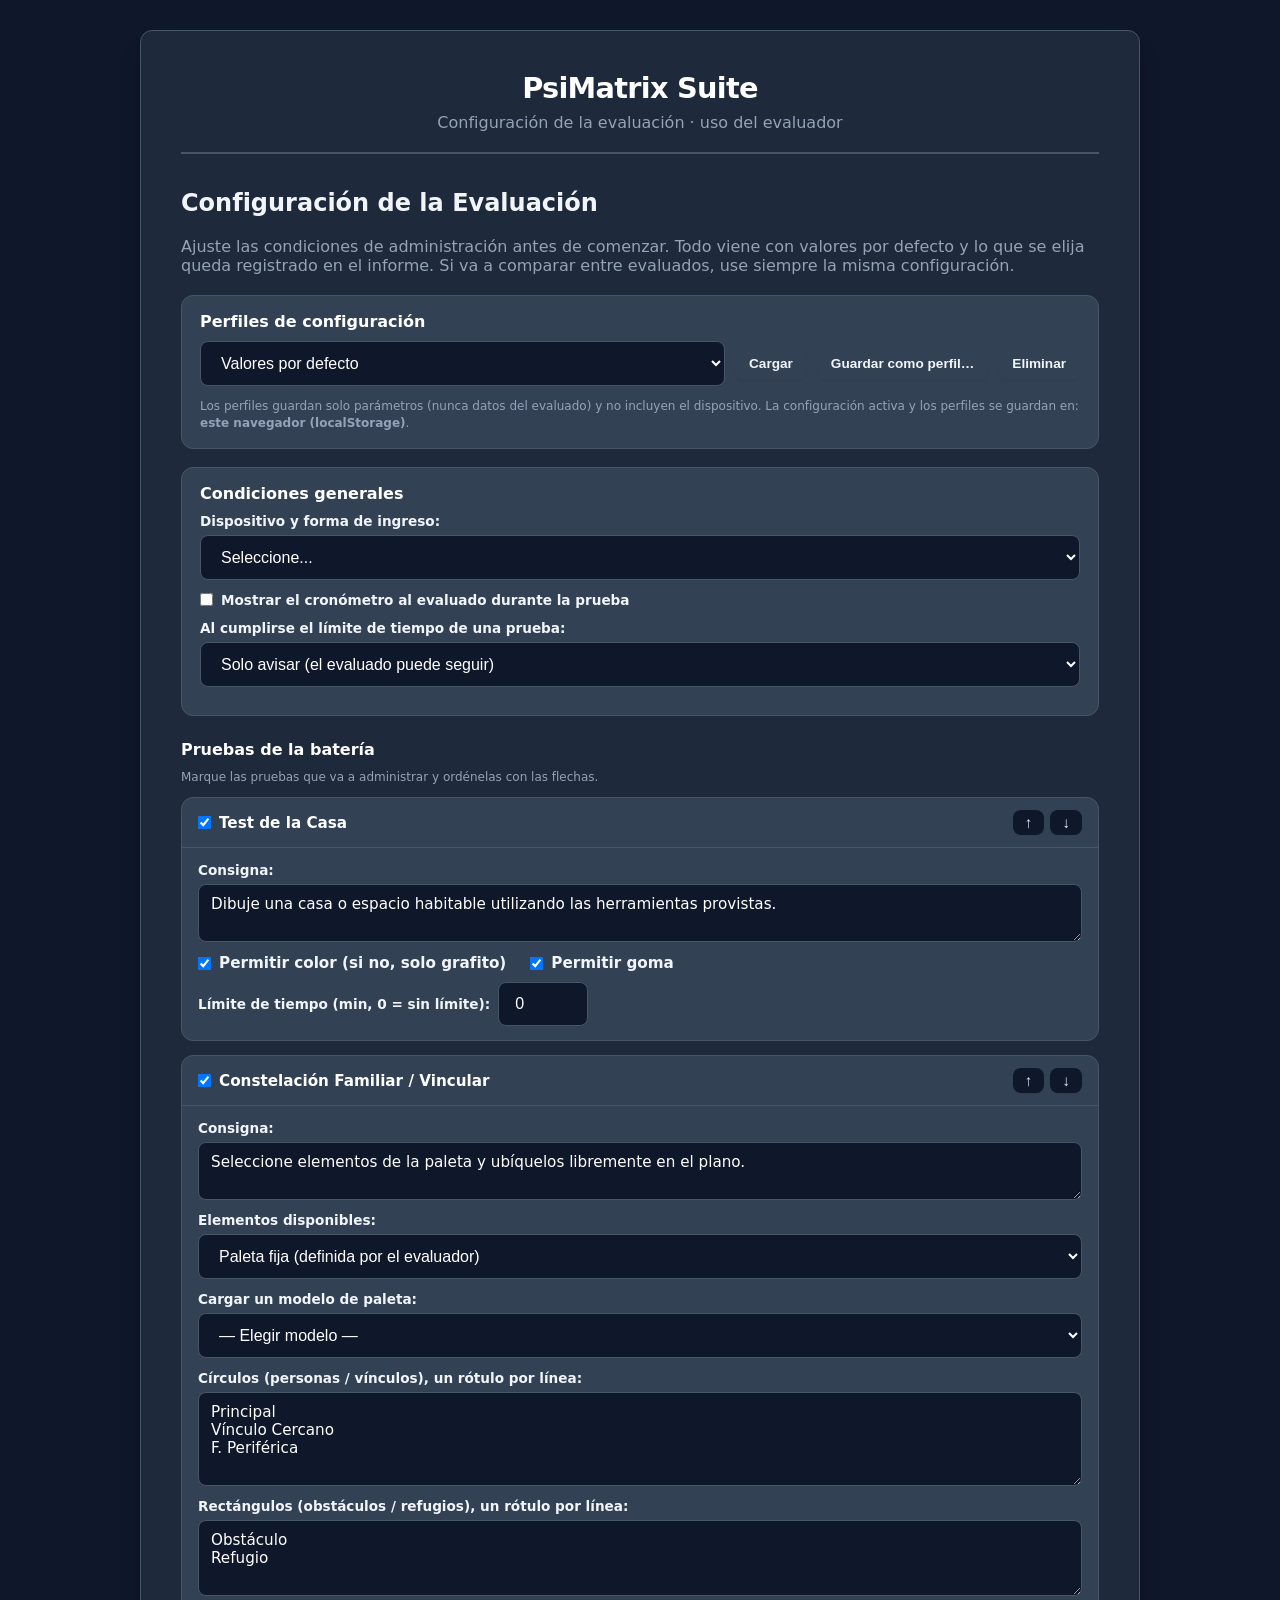
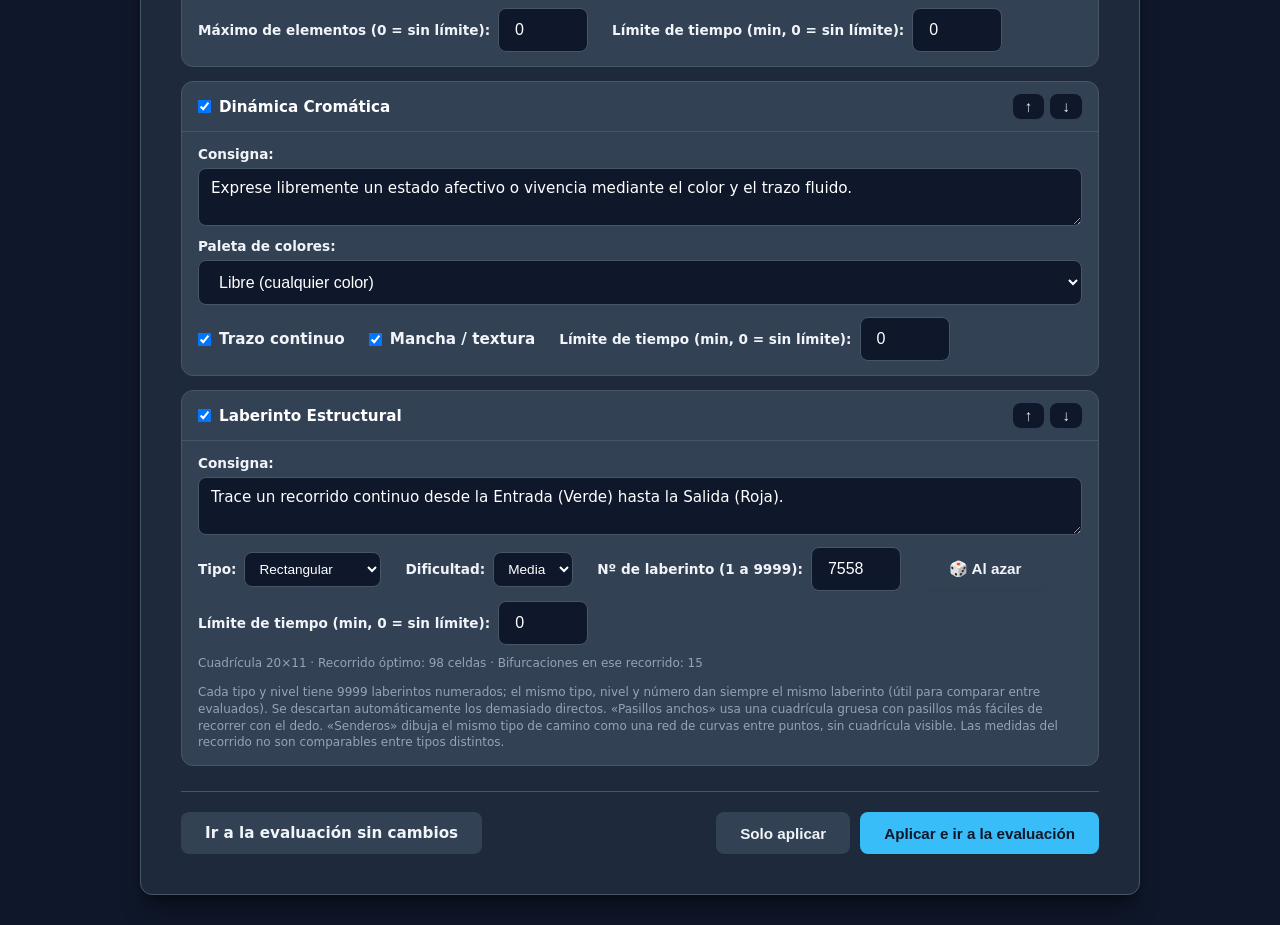
==== commit 958d2a32: "123" ====
--- a/configuracion.html
+++ b/configuracion.html
@@ -185,6 +185,7 @@
                             <select id="cfg-maze-type" onchange="updateMazePreview()">
                                 <option value="rectangular">Rectangular</option>
                                 <option value="pasillos">Pasillos anchos</option>
+                                <option value="senderos">Senderos</option>
                             </select>
                         </label>
                         <label class="cfg-inline">Dificultad:
@@ -199,7 +200,7 @@
                         <label class="cfg-inline">Límite de tiempo (min, 0 = sin límite): <input type="number" class="cfg-num" id="cfg-maze-limit" min="0" max="240"></label>
                     </div>
                     <p class="hint" id="cfg-maze-preview" style="margin-top: 10px;"></p>
-                    <p class="hint">Cada tipo y nivel tiene 9999 laberintos numerados; el mismo tipo, nivel y número dan siempre el mismo laberinto (útil para comparar entre evaluados). Se descartan automáticamente los demasiado directos. «Pasillos anchos» usa una cuadrícula gruesa con pasillos más fáciles de recorrer con el dedo. Las medidas del recorrido no son comparables entre tipos distintos.</p>
+                    <p class="hint">Cada tipo y nivel tiene 9999 laberintos numerados; el mismo tipo, nivel y número dan siempre el mismo laberinto (útil para comparar entre evaluados). Se descartan automáticamente los demasiado directos. «Pasillos anchos» usa una cuadrícula gruesa con pasillos más fáciles de recorrer con el dedo. «Senderos» dibuja el mismo tipo de camino como una red de curvas entre puntos, sin cuadrícula visible. Las medidas del recorrido no son comparables entre tipos distintos.</p>
                 </div>
             </div>
 
